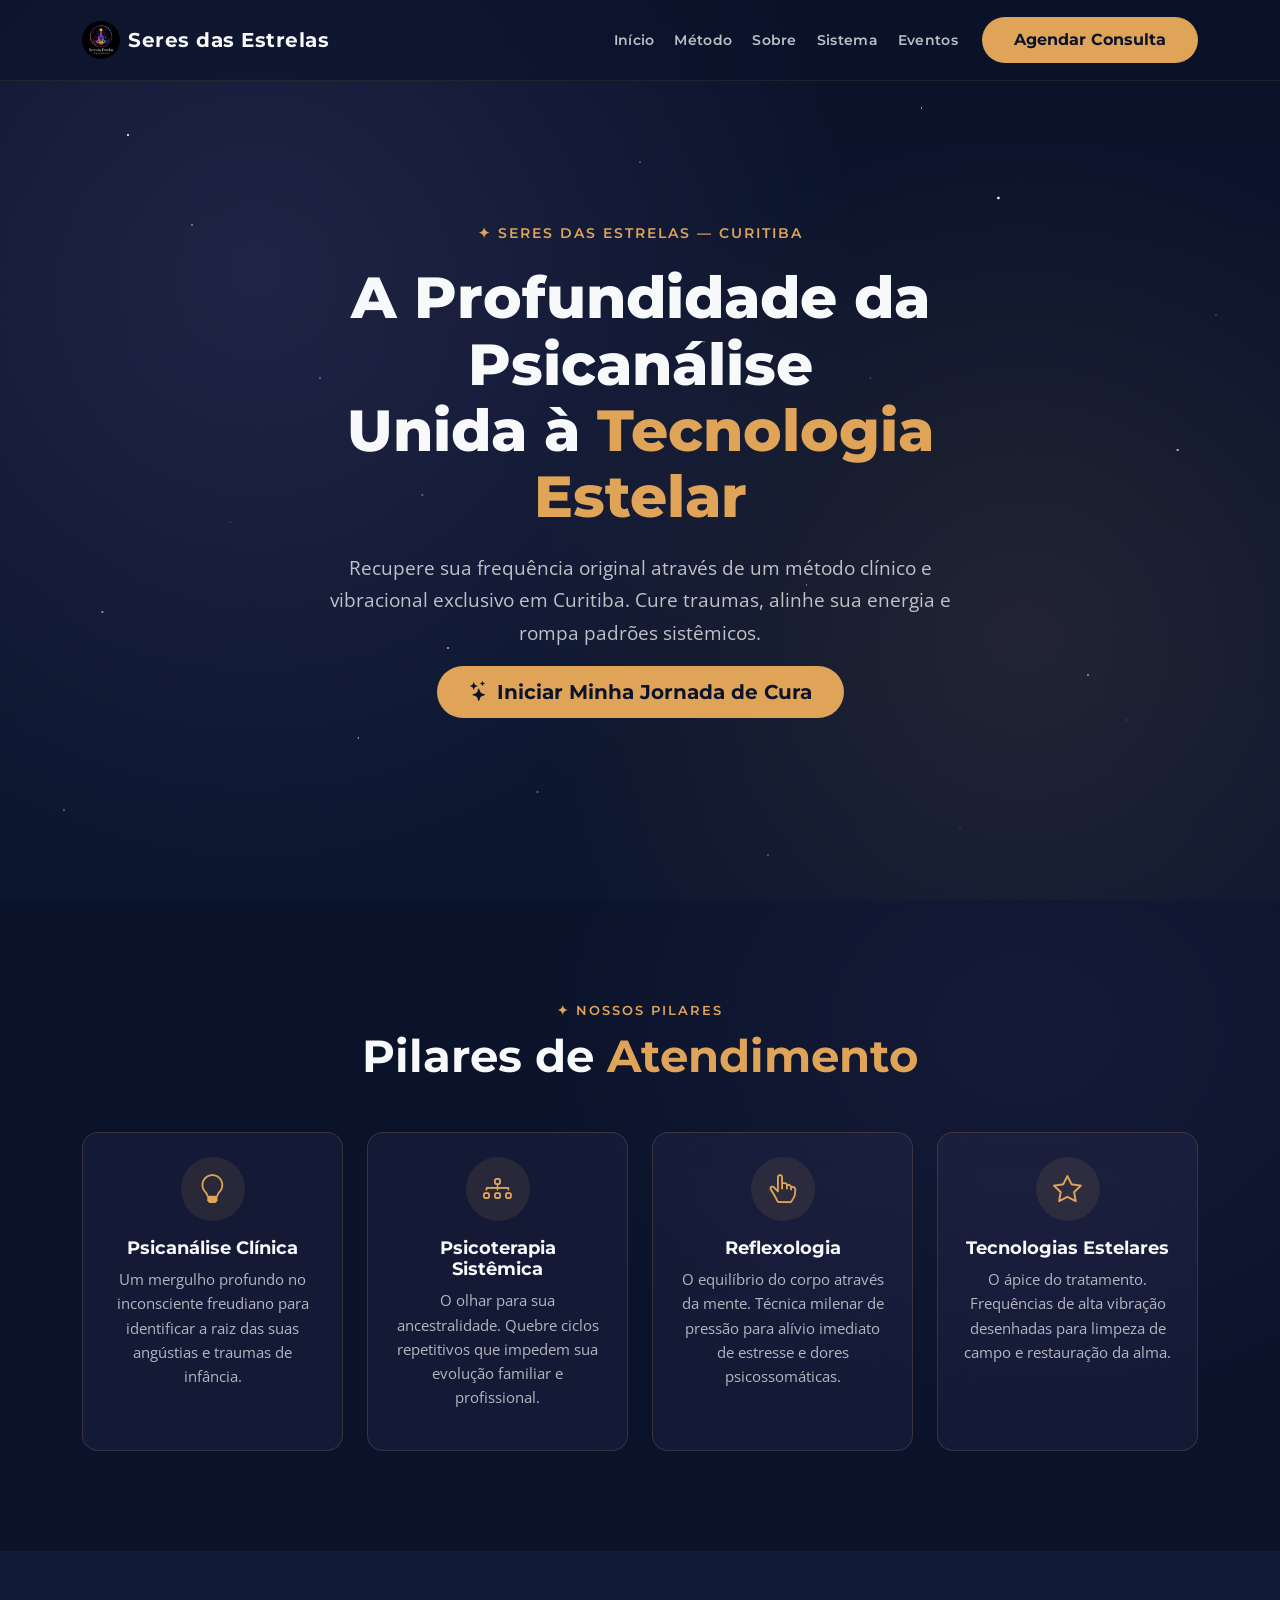
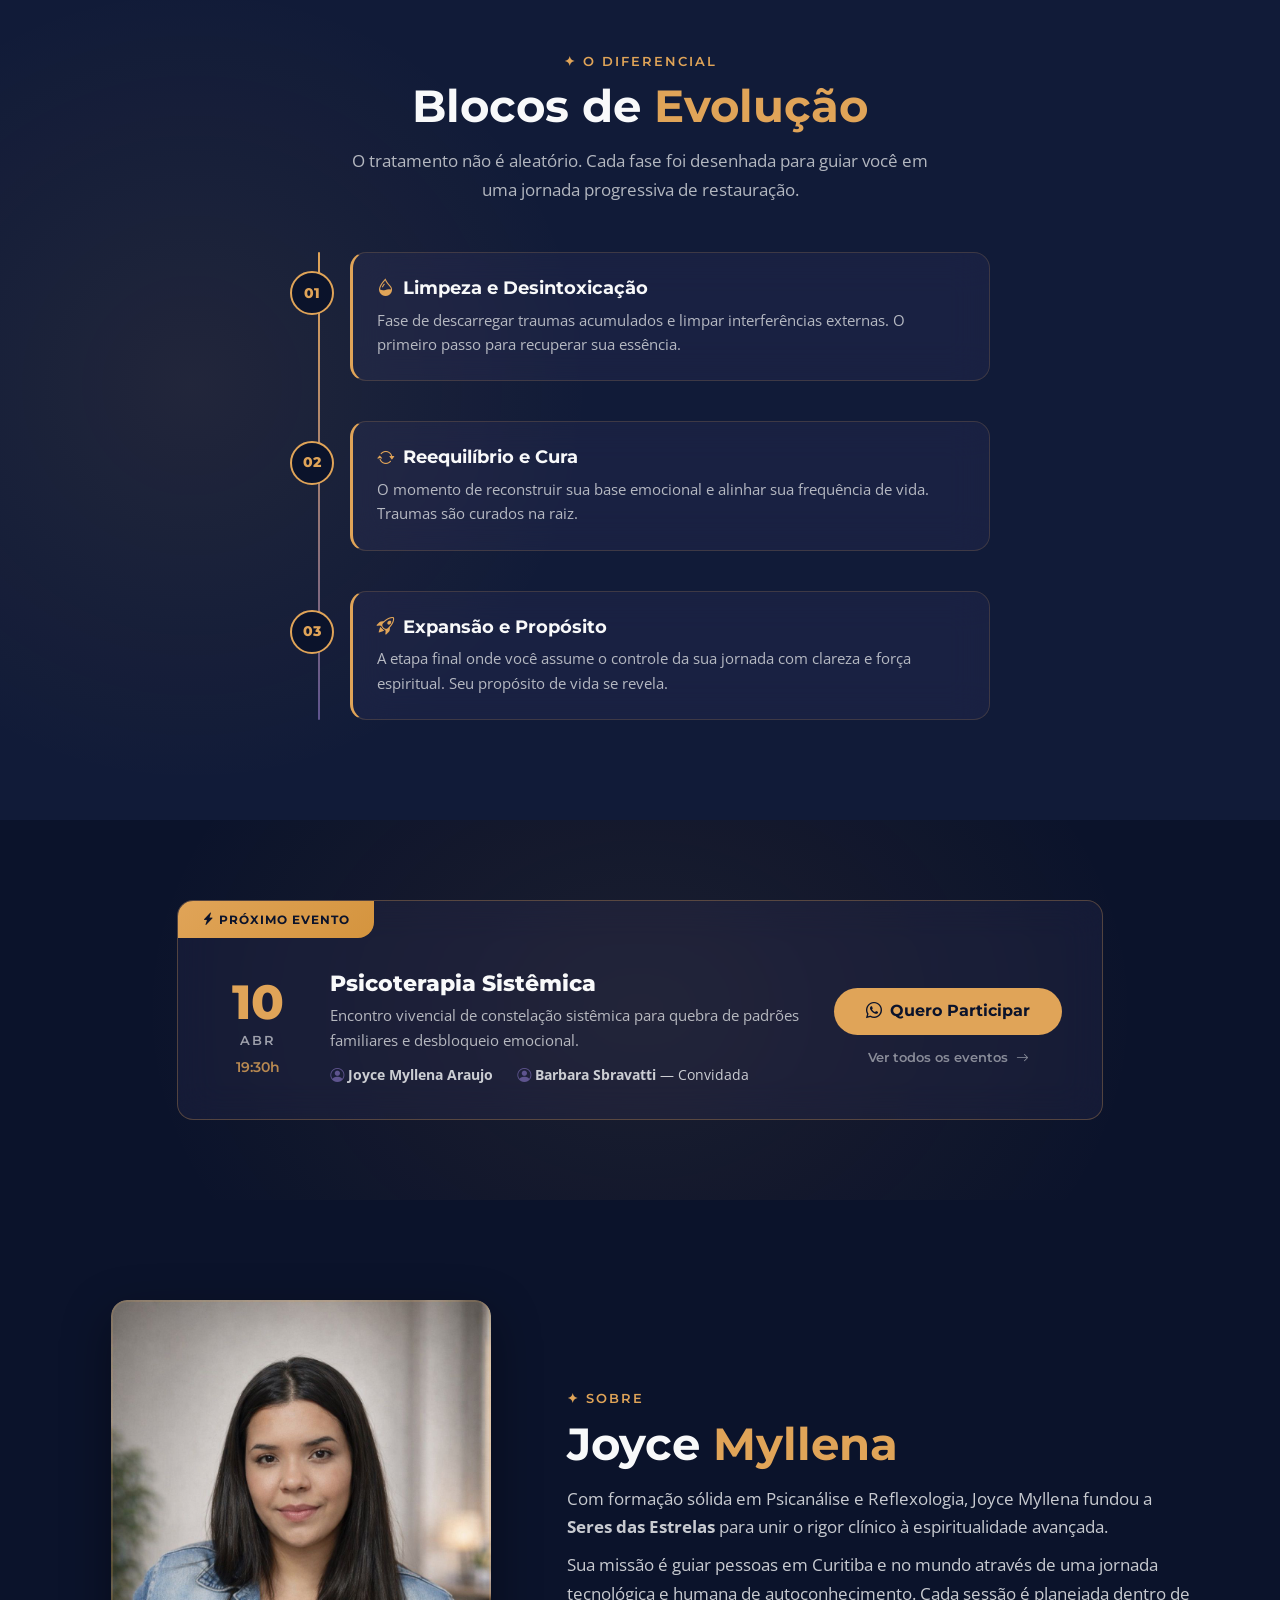
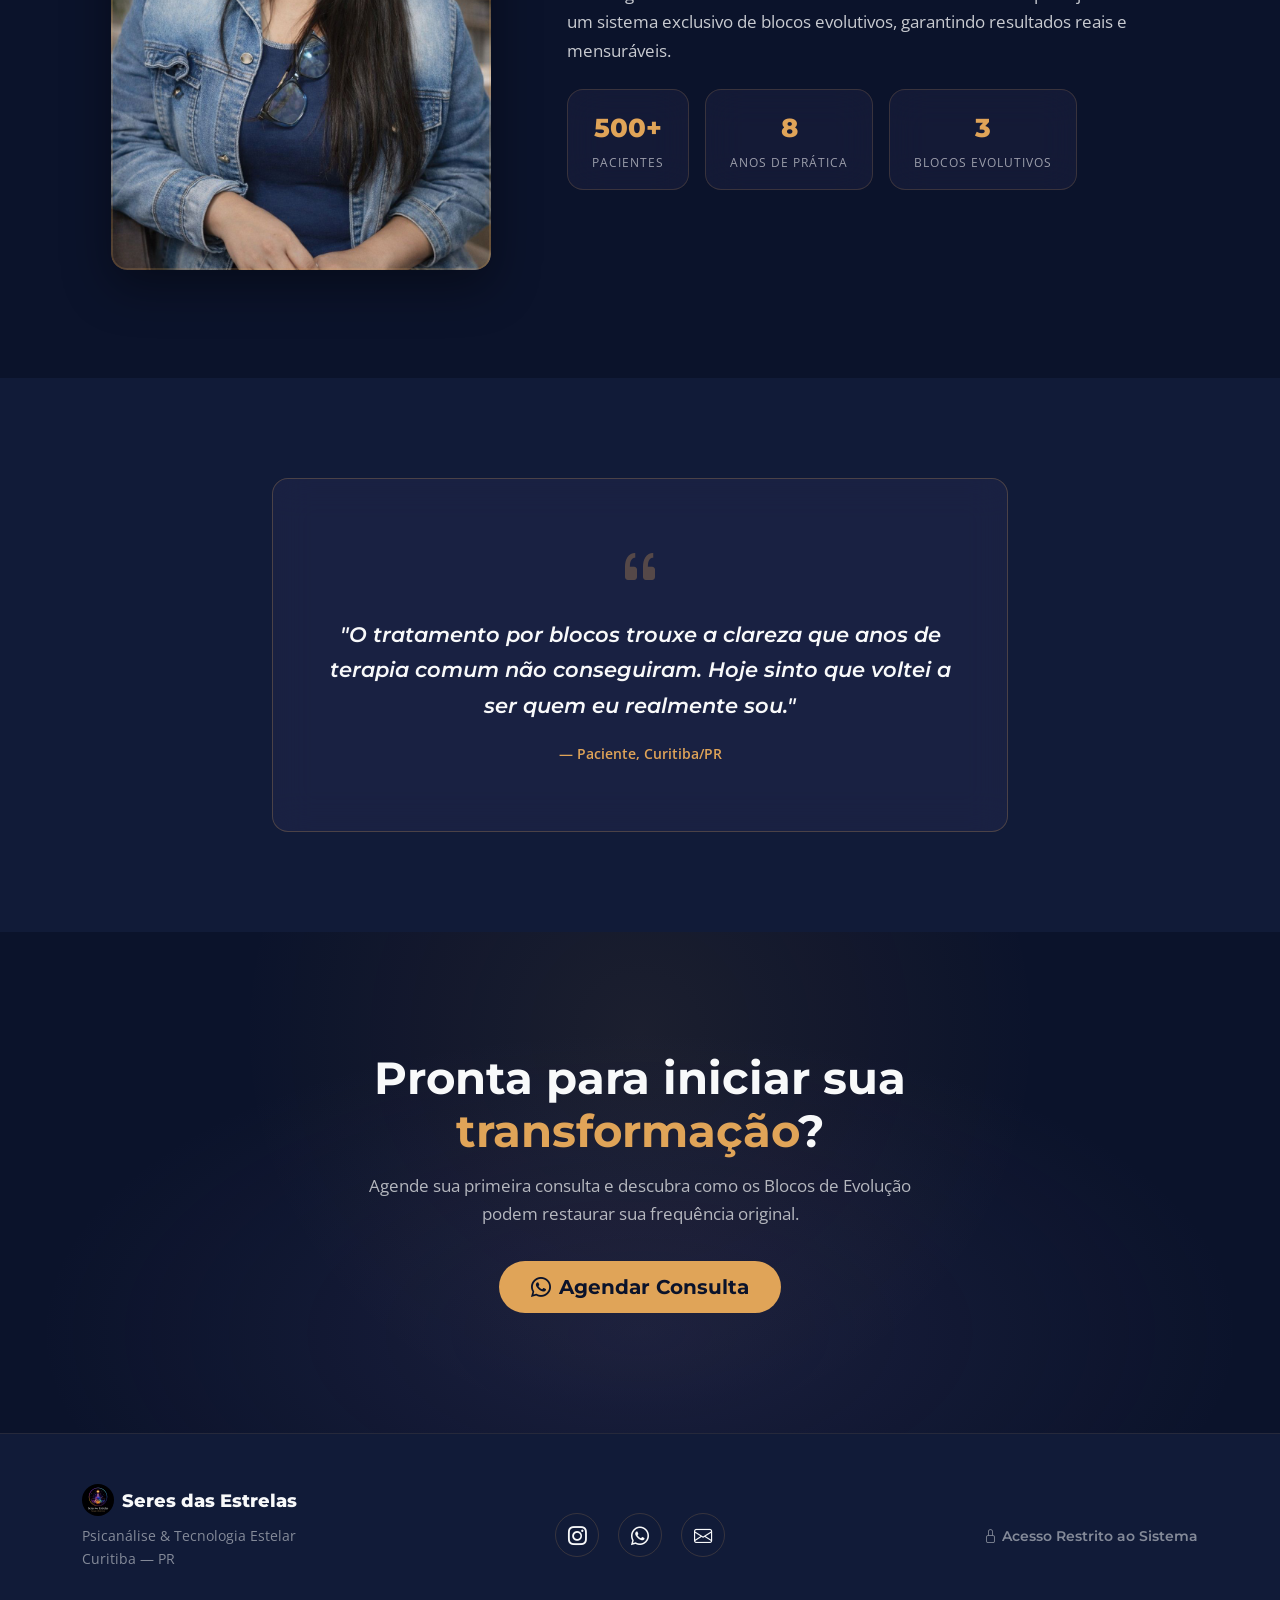
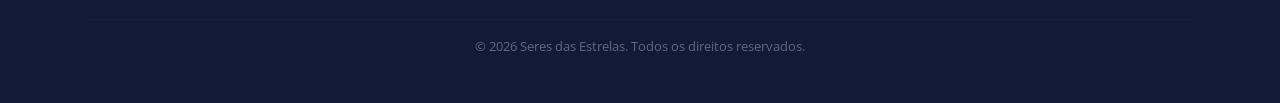
==== index.html @ 7dfa0b50 "feat: landing page Seres das Estrelas + pagina de eventos" ====
<!DOCTYPE html>
<html lang="pt-BR">
<head>
  <meta charset="UTF-8" />
  <meta name="viewport" content="width=device-width, initial-scale=1.0" />
  <title>Seres das Estrelas | Joyce Myllena — Psicanálise &amp; Tecnologia Estelar</title>
  <meta name="description" content="Recupere sua frequência original através de um método clínico e vibracional exclusivo em Curitiba. Cure traumas, alinhe sua energia e rompa padrões sistêmicos." />

  <!-- Google Fonts -->
  <link rel="preconnect" href="https://fonts.googleapis.com" />
  <link rel="preconnect" href="https://fonts.gstatic.com" crossorigin />
  <link href="https://fonts.googleapis.com/css2?family=Montserrat:wght@400;600;700;800&family=Open+Sans:wght@400;600&display=swap" rel="stylesheet" />

  <!-- Bootstrap 5 CSS -->
  <link href="https://cdn.jsdelivr.net/npm/bootstrap@5.3.3/dist/css/bootstrap.min.css" rel="stylesheet" />

  <!-- Bootstrap Icons -->
  <link href="https://cdn.jsdelivr.net/npm/bootstrap-icons@1.11.3/font/bootstrap-icons.min.css" rel="stylesheet" />

  <!-- Custom CSS -->
  <link rel="stylesheet" href="style.css" />
</head>
<body>

  <!-- ========== NAVBAR ========== -->
  <nav class="navbar navbar-expand-lg navbar-dark fixed-top glass-nav" id="mainNav">
    <div class="container">
      <a class="navbar-brand fw-bold d-flex align-items-center" href="#">
        <img src="logo.jpeg" alt="Seres das Estrelas" class="navbar-logo me-2" /> Seres das Estrelas
      </a>
      <button class="navbar-toggler border-0" type="button" data-bs-toggle="collapse" data-bs-target="#navbarNav" aria-controls="navbarNav" aria-expanded="false" aria-label="Abrir menu">
        <span class="navbar-toggler-icon"></span>
      </button>
      <div class="collapse navbar-collapse" id="navbarNav">
        <ul class="navbar-nav ms-auto me-3 align-items-center gap-lg-1">
          <li class="nav-item"><a class="nav-link" href="#inicio">Início</a></li>
          <li class="nav-item"><a class="nav-link" href="#pilares">Método</a></li>
          <li class="nav-item"><a class="nav-link" href="#sobre">Sobre</a></li>
          <li class="nav-item"><a class="nav-link" href="#sistema">Sistema</a></li>
          <li class="nav-item"><a class="nav-link" href="eventos.html">Eventos</a></li>
        </ul>
        <a href="#agendar" class="btn btn-gold">Agendar Consulta</a>
      </div>
    </div>
  </nav>

  <!-- ========== HERO SECTION ========== -->
  <header class="hero-section d-flex align-items-center" id="inicio">
    <!-- Star background layer -->
    <div class="stars-bg" aria-hidden="true"></div>
    <div class="stars-bg stars-bg--layer2" aria-hidden="true"></div>

    <div class="container position-relative z-1">
      <div class="row justify-content-center text-center">
        <div class="col-lg-9 col-xl-8">
          <p class="hero-tag fade-in">✦ Seres das Estrelas — Curitiba</p>
          <h1 class="hero-title fade-in">A Profundidade da Psicanálise<br class="d-none d-md-block" /> Unida à <span class="text-gold">Tecnologia Estelar</span></h1>
          <p class="hero-subtitle fade-in">Recupere sua frequência original através de um método clínico e vibracional exclusivo em Curitiba. Cure traumas, alinhe sua energia e rompa padrões sistêmicos.</p>
          <a href="#agendar" class="btn btn-gold btn-lg mt-3 fade-in">
            <i class="bi bi-stars me-2"></i>Iniciar Minha Jornada de Cura
          </a>
        </div>
      </div>
    </div>
  </header>

  <!-- ========== PILARES ========== -->
  <section class="section-pilares" id="pilares">
    <div class="container">
      <div class="text-center mb-5">
        <p class="section-tag fade-in">✦ Nossos Pilares</p>
        <h2 class="section-title fade-in">Pilares de <span class="text-gold">Atendimento</span></h2>
      </div>

      <div class="row g-3 g-lg-4">
        <!-- Card 1 -->
        <div class="col-6 col-lg-3 fade-in">
          <div class="glass-card h-100 text-center p-3 p-lg-4">
            <div class="card-icon"><i class="bi bi-lightbulb"></i></div>
            <h5 class="card-title-custom">Psicanálise Clínica</h5>
            <p class="card-text-custom">Um mergulho profundo no inconsciente freudiano para identificar a raiz das suas angústias e traumas de infância.</p>
          </div>
        </div>
        <!-- Card 2 -->
        <div class="col-6 col-lg-3 fade-in">
          <div class="glass-card h-100 text-center p-3 p-lg-4">
            <div class="card-icon"><i class="bi bi-diagram-3"></i></div>
            <h5 class="card-title-custom">Psicoterapia Sistêmica</h5>
            <p class="card-text-custom">O olhar para sua ancestralidade. Quebre ciclos repetitivos que impedem sua evolução familiar e profissional.</p>
          </div>
        </div>
        <!-- Card 3 -->
        <div class="col-6 col-lg-3 fade-in">
          <div class="glass-card h-100 text-center p-3 p-lg-4">
            <div class="card-icon"><i class="bi bi-hand-index-thumb"></i></div>
            <h5 class="card-title-custom">Reflexologia</h5>
            <p class="card-text-custom">O equilíbrio do corpo através da mente. Técnica milenar de pressão para alívio imediato de estresse e dores psicossomáticas.</p>
          </div>
        </div>
        <!-- Card 4 -->
        <div class="col-6 col-lg-3 fade-in">
          <div class="glass-card h-100 text-center p-3 p-lg-4">
            <div class="card-icon"><i class="bi bi-star"></i></div>
            <h5 class="card-title-custom">Tecnologias Estelares</h5>
            <p class="card-text-custom">O ápice do tratamento. Frequências de alta vibração desenhadas para limpeza de campo e restauração da alma.</p>
          </div>
        </div>
      </div>
    </div>
  </section>

  <!-- ========== MÉTODO DOS BLOCOS ========== -->
  <section class="section-blocos" id="sistema">
    <div class="container">
      <div class="text-center mb-5">
        <p class="section-tag fade-in">✦ O Diferencial</p>
        <h2 class="section-title fade-in">Blocos de <span class="text-gold">Evolução</span></h2>
        <p class="section-subtitle fade-in mx-auto">O tratamento não é aleatório. Cada fase foi desenhada para guiar você em uma jornada progressiva de restauração.</p>
      </div>

      <div class="timeline">
        <!-- Bloco 1 -->
        <div class="timeline-item fade-in">
          <div class="timeline-marker">01</div>
          <div class="glass-card timeline-card p-4">
            <h5 class="card-title-custom"><i class="bi bi-droplet-half me-2 text-gold"></i>Limpeza e Desintoxicação</h5>
            <p class="card-text-custom mb-0">Fase de descarregar traumas acumulados e limpar interferências externas. O primeiro passo para recuperar sua essência.</p>
          </div>
        </div>
        <!-- Bloco 2 -->
        <div class="timeline-item fade-in">
          <div class="timeline-marker">02</div>
          <div class="glass-card timeline-card p-4">
            <h5 class="card-title-custom"><i class="bi bi-arrow-repeat me-2 text-gold"></i>Reequilíbrio e Cura</h5>
            <p class="card-text-custom mb-0">O momento de reconstruir sua base emocional e alinhar sua frequência de vida. Traumas são curados na raiz.</p>
          </div>
        </div>
        <!-- Bloco 3 -->
        <div class="timeline-item fade-in">
          <div class="timeline-marker">03</div>
          <div class="glass-card timeline-card p-4">
            <h5 class="card-title-custom"><i class="bi bi-rocket-takeoff me-2 text-gold"></i>Expansão e Propósito</h5>
            <p class="card-text-custom mb-0">A etapa final onde você assume o controle da sua jornada com clareza e força espiritual. Seu propósito de vida se revela.</p>
          </div>
        </div>
      </div>
    </div>
  </section>

  <!-- ========== PRÓXIMO EVENTO (destaque) ========== -->
  <section class="section-evento-destaque">
    <div class="container">
      <div class="row justify-content-center">
        <div class="col-lg-10">
          <div class="glass-card evento-destaque-card fade-in">
            <div class="evento-destaque-badge">
              <i class="bi bi-lightning-charge-fill me-1"></i>Próximo Evento
            </div>
            <div class="evento-destaque-inner">
              <div class="evento-destaque-date">
                <span class="evento-dia">10</span>
                <span class="evento-mes-label">ABR</span>
                <span class="evento-horario-inline">19:30h</span>
              </div>
              <div class="evento-destaque-info">
                <h3 class="evento-destaque-titulo">Psicoterapia Sistêmica</h3>
                <p class="evento-destaque-desc">Encontro vivencial de constelação sistêmica para quebra de padrões familiares e desbloqueio emocional.</p>
                <div class="evento-destaque-speakers">
                  <span><i class="bi bi-person-circle me-1 text-violet"></i><strong>Joyce Myllena Araujo</strong></span>
                  <span><i class="bi bi-person-circle me-1 text-violet"></i><strong>Barbara Sbravatti</strong> — Convidada</span>
                </div>
              </div>
              <div class="evento-destaque-cta">
                <a href="https://wa.me/5541991285254?text=Ol%C3%A1!%20Gostaria%20de%20me%20inscrever%20no%20evento%20de%20Psicoterapia%20Sist%C3%AAmica%20do%20dia%2010%2F04." target="_blank" rel="noopener noreferrer" class="btn btn-gold">
                  <i class="bi bi-whatsapp me-2"></i>Quero Participar
                </a>
                <a href="eventos.html" class="evento-ver-todos">Ver todos os eventos <i class="bi bi-arrow-right ms-1"></i></a>
              </div>
            </div>
          </div>
        </div>
      </div>
    </div>
  </section>

  <!-- ========== SOBRE ========== -->
  <section class="section-sobre" id="sobre">
    <div class="container">
      <div class="row align-items-center g-5">
        <div class="col-lg-5 text-center fade-in">
          <div class="about-photo-wrapper">
            <img
              src="millena.jpeg"
              alt="Joyce Myllena — Terapeuta"
              class="about-photo img-fluid"
              loading="lazy"
            />
          </div>
        </div>
        <div class="col-lg-7 fade-in">
          <p class="section-tag">✦ Sobre</p>
          <h2 class="section-title">Joyce <span class="text-gold">Myllena</span></h2>
          <p class="about-text">Com formação sólida em Psicanálise e Reflexologia, Joyce Myllena fundou a <strong>Seres das Estrelas</strong> para unir o rigor clínico à espiritualidade avançada.</p>
          <p class="about-text">Sua missão é guiar pessoas em Curitiba e no mundo através de uma jornada tecnológica e humana de autoconhecimento. Cada sessão é planejada dentro de um sistema exclusivo de blocos evolutivos, garantindo resultados reais e mensuráveis.</p>
          <div class="d-flex gap-3 mt-4">
            <div class="stat-badge glass-card px-4 py-3 text-center">
              <span class="stat-number">500+</span>
              <span class="stat-label">Pacientes</span>
            </div>
            <div class="stat-badge glass-card px-4 py-3 text-center">
              <span class="stat-number">8</span>
              <span class="stat-label">Anos de Prática</span>
            </div>
            <div class="stat-badge glass-card px-4 py-3 text-center">
              <span class="stat-number">3</span>
              <span class="stat-label">Blocos Evolutivos</span>
            </div>
          </div>
        </div>
      </div>
    </div>
  </section>

  <!-- ========== PROVA SOCIAL ========== -->
  <section class="section-prova-social">
    <div class="container">
      <div class="row justify-content-center">
        <div class="col-lg-8 text-center fade-in">
          <div class="glass-card p-5 testimonial-card">
            <i class="bi bi-quote testimonial-icon"></i>
            <blockquote class="testimonial-text">
              "O tratamento por blocos trouxe a clareza que anos de terapia comum não conseguiram. Hoje sinto que voltei a ser quem eu realmente sou."
            </blockquote>
            <p class="testimonial-author">— Paciente, Curitiba/PR</p>
          </div>
        </div>
      </div>
    </div>
  </section>

  <!-- ========== CTA FINAL ========== -->
  <section class="section-cta" id="agendar">
    <div class="container text-center">
      <div class="row justify-content-center">
        <div class="col-lg-7 fade-in">
          <h2 class="section-title">Pronta para iniciar sua <span class="text-gold">transformação</span>?</h2>
          <p class="section-subtitle mx-auto">Agende sua primeira consulta e descubra como os Blocos de Evolução podem restaurar sua frequência original.</p>
          <a href="https://wa.me/5541991285254" target="_blank" rel="noopener noreferrer" class="btn btn-gold btn-lg mt-3">
            <i class="bi bi-whatsapp me-2"></i>Agendar Consulta
          </a>
        </div>
      </div>
    </div>
  </section>

  <!-- ========== FOOTER ========== -->
  <footer class="site-footer">
    <div class="container">
      <div class="row g-4 align-items-center">
        <div class="col-lg-4 text-center text-lg-start">
          <a class="footer-brand d-flex align-items-center justify-content-center justify-content-lg-start" href="#">
            <img src="logo.jpeg" alt="Seres das Estrelas" class="footer-logo me-2" /> Seres das Estrelas
          </a>
          <p class="footer-sub mt-2">Psicanálise &amp; Tecnologia Estelar<br />Curitiba — PR</p>
        </div>
        <div class="col-lg-4 text-center">
          <div class="footer-socials">
            <a href="https://instagram.com/" target="_blank" rel="noopener noreferrer" aria-label="Instagram"><i class="bi bi-instagram"></i></a>
            <a href="https://wa.me/5541991285254" target="_blank" rel="noopener noreferrer" aria-label="WhatsApp"><i class="bi bi-whatsapp"></i></a>
            <a href="mailto:contato@seresdasestrelas.com" aria-label="E-mail"><i class="bi bi-envelope"></i></a>
          </div>
        </div>
        <div class="col-lg-4 text-center text-lg-end">
          <a href="#" class="footer-system-link"><i class="bi bi-lock me-1"></i>Acesso Restrito ao Sistema</a>
        </div>
      </div>
      <hr class="footer-divider" />
      <p class="footer-copy text-center">&copy; 2026 Seres das Estrelas. Todos os direitos reservados.</p>
    </div>
  </footer>

  <!-- Bootstrap JS -->
  <script src="https://cdn.jsdelivr.net/npm/bootstrap@5.3.3/dist/js/bootstrap.bundle.min.js"></script>

  <!-- Scroll Animations & Navbar Shrink -->
  <script>
    document.addEventListener('DOMContentLoaded', () => {
      // Fade-in on scroll
      const faders = document.querySelectorAll('.fade-in');
      const observerOpts = { threshold: 0.15, rootMargin: '0px 0px -40px 0px' };
      const fadeObserver = new IntersectionObserver((entries, obs) => {
        entries.forEach(entry => {
          if (entry.isIntersecting) {
            entry.target.classList.add('visible');
            obs.unobserve(entry.target);
          }
        });
      }, observerOpts);
      faders.forEach(el => fadeObserver.observe(el));

      // Navbar shrink on scroll
      const nav = document.getElementById('mainNav');
      window.addEventListener('scroll', () => {
        nav.classList.toggle('scrolled', window.scrollY > 60);
      });

      // Close mobile menu on link click
      const navLinks = document.querySelectorAll('.navbar-nav .nav-link');
      const navCollapse = document.getElementById('navbarNav');
      navLinks.forEach(link => {
        link.addEventListener('click', () => {
          if (navCollapse.classList.contains('show')) {
            bootstrap.Collapse.getOrCreateInstance(navCollapse).hide();
          }
        });
      });

      // Smooth scroll for anchor links
      document.querySelectorAll('a[href^="#"]').forEach(anchor => {
        anchor.addEventListener('click', function (e) {
          const target = document.querySelector(this.getAttribute('href'));
          if (target) {
            e.preventDefault();
            target.scrollIntoView({ behavior: 'smooth', block: 'start' });
          }
        });
      });
    });
  </script>
</body>
</html>
---- style.css ----
/* =========================================================
   SERES DAS ESTRELAS — Custom Stylesheet
   Dark Mode  ·  Glassmorphism  ·  Stellar Theme
   ========================================================= */

/* ---------- Design Tokens ---------- */
:root {
  --navy:       #0B132B;
  --navy-light: #111b38;
  --gold:       #E0A458;
  --gold-hover: #c98d42;
  --violet:     #5E548E;
  --ice:        #F8F9FA;
  --glass-bg:   rgba(94, 84, 142, 0.12);
  --glass-border: rgba(224, 164, 88, 0.18);
  --radius:     16px;
  --transition: 0.35s cubic-bezier(0.4, 0, 0.2, 1);
}

/* ---------- Reset & Base ---------- */
*,
*::before,
*::after {
  margin: 0;
  padding: 0;
  box-sizing: border-box;
}

html {
  scroll-behavior: smooth;
  scroll-padding-top: 80px;
}

body {
  font-family: 'Open Sans', sans-serif;
  background-color: var(--navy);
  color: var(--ice);
  overflow-x: hidden;
  line-height: 1.7;
}

h1, h2, h3, h4, h5, h6 {
  font-family: 'Montserrat', sans-serif;
  font-weight: 700;
  color: var(--ice);
}

a { text-decoration: none; }

img { max-width: 100%; height: auto; }

/* ---------- Utility ---------- */
.text-gold { color: var(--gold) !important; }

/* ---------- Glassmorphism Card ---------- */
.glass-card {
  background: var(--glass-bg);
  border: 1px solid var(--glass-border);
  border-radius: var(--radius);
  backdrop-filter: blur(18px);
  -webkit-backdrop-filter: blur(18px);
  transition: transform var(--transition), box-shadow var(--transition);
}

.glass-card:hover {
  transform: translateY(-6px);
  box-shadow: 0 12px 40px rgba(224, 164, 88, 0.12);
}

/* ---------- Buttons ---------- */
.btn-gold {
  background: var(--gold);
  color: var(--navy);
  font-family: 'Montserrat', sans-serif;
  font-weight: 700;
  border: none;
  border-radius: 50px;
  padding: 0.7rem 2rem;
  transition: background var(--transition), transform var(--transition), box-shadow var(--transition);
}

.btn-gold:hover,
.btn-gold:focus-visible {
  background: var(--gold-hover);
  color: var(--navy);
  transform: translateY(-2px);
  box-shadow: 0 6px 24px rgba(224, 164, 88, 0.35);
}

/* ---------- NAVBAR ---------- */
.glass-nav {
  background: rgba(11, 19, 43, 0.6);
  backdrop-filter: blur(20px);
  -webkit-backdrop-filter: blur(20px);
  border-bottom: 1px solid rgba(224, 164, 88, 0.1);
  padding: 1rem 0;
  transition: padding var(--transition), background var(--transition);
}

.glass-nav.scrolled {
  padding: 0.5rem 0;
  background: rgba(11, 19, 43, 0.92);
}

.navbar-brand {
  font-family: 'Montserrat', sans-serif;
  font-weight: 800;
  font-size: 1.25rem;
  color: var(--ice) !important;
  letter-spacing: 0.5px;
}

.navbar-logo {
  height: 38px;
  width: auto;
  border-radius: 50%;
  object-fit: cover;
}

.footer-logo {
  height: 32px;
  width: auto;
  border-radius: 50%;
  object-fit: cover;
}

.nav-link {
  color: rgba(248, 249, 250, 0.75) !important;
  font-family: 'Montserrat', sans-serif;
  font-weight: 600;
  font-size: 0.9rem;
  letter-spacing: 0.3px;
  transition: color var(--transition);
}

.nav-link:hover,
.nav-link:focus {
  color: var(--gold) !important;
}

/* ---------- HERO ---------- */
.hero-section {
  position: relative;
  min-height: 100vh;
  padding: 140px 0 100px;
  background:
    radial-gradient(ellipse 600px 600px at 20% 30%, rgba(94, 84, 142, 0.25), transparent),
    radial-gradient(ellipse 500px 500px at 80% 70%, rgba(224, 164, 88, 0.10), transparent),
    linear-gradient(180deg, var(--navy) 0%, #0d1730 100%);
  overflow: hidden;
}

/* ---- Starfield CSS Effect ---- */
.stars-bg {
  position: absolute;
  inset: 0;
  width: 100%;
  height: 100%;
  pointer-events: none;
  background-image:
    radial-gradient(1.5px 1.5px at  10%  15%, rgba(248,249,250,0.8) 50%, transparent 100%),
    radial-gradient(1px   1px   at  25%  42%, rgba(248,249,250,0.5) 50%, transparent 100%),
    radial-gradient(1.2px 1.2px at  47%  8%,  rgba(224,164,88,0.7)  50%, transparent 100%),
    radial-gradient(1px   1px   at  63%  65%, rgba(248,249,250,0.4) 50%, transparent 100%),
    radial-gradient(1.8px 1.8px at  78%  22%, rgba(248,249,250,0.9) 50%, transparent 100%),
    radial-gradient(1px   1px   at  88%  80%, rgba(94,84,142,0.6)   50%, transparent 100%),
    radial-gradient(1.3px 1.3px at  35%  72%, rgba(248,249,250,0.6) 50%, transparent 100%),
    radial-gradient(1px   1px   at  55%  38%, rgba(224,164,88,0.5)  50%, transparent 100%),
    radial-gradient(1.5px 1.5px at  92%  50%, rgba(248,249,250,0.7) 50%, transparent 100%),
    radial-gradient(1px   1px   at  5%   90%, rgba(248,249,250,0.5) 50%, transparent 100%),
    radial-gradient(1.2px 1.2px at  18%  58%, rgba(94,84,142,0.5)   50%, transparent 100%),
    radial-gradient(1px   1px   at  72%  12%, rgba(248,249,250,0.6) 50%, transparent 100%),
    radial-gradient(1.6px 1.6px at  42%  88%, rgba(224,164,88,0.4)  50%, transparent 100%),
    radial-gradient(1px   1px   at  60%  95%, rgba(248,249,250,0.4) 50%, transparent 100%);
  background-size: 100% 100%;
  animation: twinkle 6s ease-in-out infinite alternate;
}

.stars-bg--layer2 {
  background-image:
    radial-gradient(1px   1px   at  15%  25%, rgba(248,249,250,0.6) 50%, transparent 100%),
    radial-gradient(1.4px 1.4px at  33%  55%, rgba(224,164,88,0.5)  50%, transparent 100%),
    radial-gradient(1px   1px   at  50%  18%, rgba(248,249,250,0.4) 50%, transparent 100%),
    radial-gradient(1.3px 1.3px at  68%  42%, rgba(94,84,142,0.6)   50%, transparent 100%),
    radial-gradient(1px   1px   at  85%  75%, rgba(248,249,250,0.7) 50%, transparent 100%),
    radial-gradient(1.5px 1.5px at  8%   68%, rgba(248,249,250,0.5) 50%, transparent 100%),
    radial-gradient(1px   1px   at  95%  35%, rgba(224,164,88,0.4)  50%, transparent 100%),
    radial-gradient(1.2px 1.2px at  28%  82%, rgba(248,249,250,0.5) 50%, transparent 100%),
    radial-gradient(1px   1px   at  75%  92%, rgba(94,84,142,0.4)   50%, transparent 100%),
    radial-gradient(1.1px 1.1px at  45%  48%, rgba(248,249,250,0.3) 50%, transparent 100%);
  animation: twinkle 8s ease-in-out infinite alternate-reverse;
}

@keyframes twinkle {
  0%   { opacity: 0.6; }
  100% { opacity: 1; }
}

.z-1 { position: relative; z-index: 1; }

.hero-tag {
  font-family: 'Montserrat', sans-serif;
  font-weight: 600;
  font-size: 0.85rem;
  letter-spacing: 2px;
  text-transform: uppercase;
  color: var(--gold);
  margin-bottom: 1.2rem;
}

.hero-title {
  font-size: clamp(2rem, 5vw, 3.6rem);
  font-weight: 800;
  line-height: 1.15;
  margin-bottom: 1.4rem;
}

.hero-subtitle {
  font-size: clamp(1rem, 2vw, 1.2rem);
  color: rgba(248, 249, 250, 0.75);
  max-width: 640px;
  margin: 0 auto;
}

/* ---------- SECTIONS COMMON ---------- */
.section-pilares,
.section-blocos,
.section-sobre,
.section-prova-social,
.section-cta {
  padding: 100px 0;
  position: relative;
}

.section-pilares {
  background:
    radial-gradient(ellipse 500px 400px at 80% 20%, rgba(94, 84, 142, 0.12), transparent),
    var(--navy);
}

.section-blocos {
  background:
    radial-gradient(ellipse 400px 400px at 15% 50%, rgba(224, 164, 88, 0.08), transparent),
    var(--navy-light);
}

.section-sobre {
  background: var(--navy);
}

.section-prova-social {
  background: var(--navy-light);
}

.section-cta {
  background:
    radial-gradient(ellipse 600px 300px at 50% 80%, rgba(94, 84, 142, 0.18), transparent),
    radial-gradient(ellipse 400px 400px at 50% 20%, rgba(224, 164, 88, 0.08), transparent),
    var(--navy);
  padding: 120px 0;
}

.section-tag {
  font-family: 'Montserrat', sans-serif;
  font-weight: 600;
  font-size: 0.8rem;
  letter-spacing: 2px;
  text-transform: uppercase;
  color: var(--gold);
  margin-bottom: 0.5rem;
}

.section-title {
  font-size: clamp(1.8rem, 4vw, 2.8rem);
  margin-bottom: 0.8rem;
}

.section-subtitle {
  color: rgba(248, 249, 250, 0.7);
  max-width: 580px;
  font-size: 1.05rem;
}

/* ---------- PILARES CARDS ---------- */
.card-icon {
  width: 64px;
  height: 64px;
  margin: 0 auto 1rem;
  display: flex;
  align-items: center;
  justify-content: center;
  font-size: 1.8rem;
  color: var(--gold);
  background: rgba(224, 164, 88, 0.10);
  border-radius: 50%;
}

.card-title-custom {
  font-size: 1.1rem;
  margin-bottom: 0.6rem;
  color: var(--ice);
}

.card-text-custom {
  font-size: 0.92rem;
  color: rgba(248, 249, 250, 0.7);
  line-height: 1.65;
}

/* ---------- TIMELINE / BLOCOS ---------- */
.timeline {
  position: relative;
  max-width: 700px;
  margin: 0 auto;
  padding-left: 60px;
}

.timeline::before {
  content: '';
  position: absolute;
  top: 0;
  bottom: 0;
  left: 28px;
  width: 2px;
  background: linear-gradient(180deg, var(--gold), var(--violet));
  border-radius: 2px;
}

.timeline-item {
  position: relative;
  margin-bottom: 2.5rem;
}

.timeline-item:last-child { margin-bottom: 0; }

.timeline-marker {
  position: absolute;
  left: -60px;
  top: 1.2rem;
  width: 44px;
  height: 44px;
  background: var(--navy);
  border: 2px solid var(--gold);
  border-radius: 50%;
  display: flex;
  align-items: center;
  justify-content: center;
  font-family: 'Montserrat', sans-serif;
  font-weight: 800;
  font-size: 0.85rem;
  color: var(--gold);
  z-index: 2;
}

.timeline-card { border-left: 3px solid var(--gold); }

/* ---------- SOBRE ---------- */
.about-photo-wrapper {
  position: relative;
  display: inline-block;
  border-radius: var(--radius);
  overflow: hidden;
  box-shadow: 0 16px 48px rgba(0, 0, 0, 0.4);
}

.about-photo-wrapper::after {
  content: '';
  position: absolute;
  inset: 0;
  border-radius: var(--radius);
  border: 2px solid var(--glass-border);
  pointer-events: none;
}

.about-photo {
  width: 100%;
  max-width: 380px;
  border-radius: var(--radius);
  object-fit: cover;
}

.about-text {
  font-size: 1.05rem;
  color: rgba(248, 249, 250, 0.8);
  margin-bottom: 0.6rem;
}

.stat-badge {
  display: flex;
  flex-direction: column;
  gap: 2px;
}

.stat-number {
  font-family: 'Montserrat', sans-serif;
  font-weight: 800;
  font-size: 1.6rem;
  color: var(--gold);
}

.stat-label {
  font-size: 0.78rem;
  color: rgba(248, 249, 250, 0.6);
  text-transform: uppercase;
  letter-spacing: 1px;
}

/* ---------- PROVA SOCIAL ---------- */
.testimonial-card {
  border: 1px solid rgba(224, 164, 88, 0.25);
  position: relative;
}

.testimonial-icon {
  font-size: 3rem;
  color: var(--gold);
  opacity: 0.3;
  display: block;
  margin-bottom: 0.5rem;
}

.testimonial-text {
  font-family: 'Montserrat', sans-serif;
  font-size: clamp(1.05rem, 2vw, 1.3rem);
  font-weight: 600;
  font-style: italic;
  color: var(--ice);
  line-height: 1.7;
  margin-bottom: 1.2rem;
}

.testimonial-author {
  font-size: 0.9rem;
  color: var(--gold);
  font-weight: 600;
}

/* ---------- FOOTER ---------- */
.site-footer {
  background: var(--navy-light);
  padding: 50px 0 30px;
  border-top: 1px solid rgba(224, 164, 88, 0.1);
}

.footer-brand {
  font-family: 'Montserrat', sans-serif;
  font-weight: 800;
  font-size: 1.15rem;
  color: var(--ice);
}

.footer-brand:hover { color: var(--gold); }

.footer-sub {
  font-size: 0.85rem;
  color: rgba(248, 249, 250, 0.5);
}

.footer-socials {
  display: flex;
  gap: 1.2rem;
  justify-content: center;
}

.footer-socials a {
  width: 44px;
  height: 44px;
  display: flex;
  align-items: center;
  justify-content: center;
  border-radius: 50%;
  border: 1px solid var(--glass-border);
  color: var(--ice);
  font-size: 1.15rem;
  transition: all var(--transition);
}

.footer-socials a:hover {
  background: var(--gold);
  color: var(--navy);
  border-color: var(--gold);
  transform: translateY(-3px);
}

.footer-system-link {
  font-family: 'Montserrat', sans-serif;
  font-size: 0.85rem;
  font-weight: 600;
  color: rgba(248, 249, 250, 0.5);
  transition: color var(--transition);
}

.footer-system-link:hover { color: var(--gold); }

.footer-divider {
  border-color: rgba(248, 249, 250, 0.08);
  margin: 2rem 0 1rem;
}

.footer-copy {
  font-size: 0.8rem;
  color: rgba(248, 249, 250, 0.35);
}

/* ---------- FADE-IN ANIMATION ---------- */
.fade-in {
  opacity: 0;
  transform: translateY(30px);
  transition: opacity 0.7s ease-out, transform 0.7s ease-out;
}

.fade-in.visible {
  opacity: 1;
  transform: translateY(0);
}

/* Stagger children */
.row > .fade-in:nth-child(2) { transition-delay: 0.1s; }
.row > .fade-in:nth-child(3) { transition-delay: 0.2s; }
.row > .fade-in:nth-child(4) { transition-delay: 0.3s; }

/* ---------- RESPONSIVE ---------- */

/* ---------- EVENTOS PAGE ---------- */
.eventos-hero {
  position: relative;
  padding: 140px 0 60px;
  background:
    radial-gradient(ellipse 600px 600px at 20% 30%, rgba(94, 84, 142, 0.25), transparent),
    radial-gradient(ellipse 500px 500px at 80% 70%, rgba(224, 164, 88, 0.10), transparent),
    linear-gradient(180deg, var(--navy) 0%, #0d1730 100%);
  overflow: hidden;
}

.section-eventos {
  padding: 80px 0;
  background: var(--navy);
}

.eventos-mes-badge {
  display: inline-block;
  font-family: 'Montserrat', sans-serif;
  font-weight: 700;
  font-size: 1rem;
  color: var(--gold);
  border: 1px solid var(--glass-border);
  border-radius: 50px;
  padding: 0.5rem 1.5rem;
  background: var(--glass-bg);
  backdrop-filter: blur(12px);
  -webkit-backdrop-filter: blur(12px);
}

.evento-card {
  display: flex;
  overflow: hidden;
}

.evento-date-strip {
  display: flex;
  flex-direction: column;
  align-items: center;
  justify-content: center;
  min-width: 80px;
  background: rgba(224, 164, 88, 0.12);
  border-right: 2px solid var(--gold);
  padding: 1.5rem 0.8rem;
}

.evento-dia {
  font-family: 'Montserrat', sans-serif;
  font-weight: 800;
  font-size: 2.2rem;
  color: var(--gold);
  line-height: 1;
}

.evento-mes-label {
  font-family: 'Montserrat', sans-serif;
  font-weight: 600;
  font-size: 0.75rem;
  letter-spacing: 2px;
  text-transform: uppercase;
  color: rgba(248, 249, 250, 0.6);
  margin-top: 4px;
}

.evento-body {
  padding: 1.5rem;
  flex: 1;
}

.evento-horario {
  font-family: 'Montserrat', sans-serif;
  font-weight: 600;
  font-size: 0.85rem;
  color: var(--gold);
  margin-bottom: 0.5rem;
}

.evento-titulo {
  font-family: 'Montserrat', sans-serif;
  font-weight: 800;
  font-size: 1.2rem;
  color: var(--ice);
  margin-bottom: 0.5rem;
}

.evento-descricao {
  font-size: 0.9rem;
  color: rgba(248, 249, 250, 0.7);
  line-height: 1.6;
  margin-bottom: 0.8rem;
}

.evento-speakers {
  display: flex;
  flex-direction: column;
  gap: 0.35rem;
}

.speaker {
  font-size: 0.85rem;
  color: rgba(248, 249, 250, 0.8);
}

.speaker i {
  color: var(--violet);
}

.evento-em-breve .evento-date-strip {
  background: rgba(94, 84, 142, 0.10);
  border-right-color: var(--violet);
}

.evento-em-breve .evento-dia {
  color: var(--violet);
}

.evento-breve-icon {
  font-size: 2.5rem;
  color: var(--violet);
  opacity: 0.5;
}

/* ---------- EVENTO DESTAQUE (index) ---------- */
.section-evento-destaque {
  padding: 80px 0;
  background:
    radial-gradient(ellipse 500px 400px at 50% 50%, rgba(224, 164, 88, 0.08), transparent),
    var(--navy);
}

.evento-destaque-card {
  position: relative;
  padding: 0;
  overflow: hidden;
  border: 1px solid rgba(224, 164, 88, 0.3);
}

.evento-destaque-card:hover {
  box-shadow: 0 16px 48px rgba(224, 164, 88, 0.15);
}

.evento-destaque-badge {
  background: linear-gradient(135deg, var(--gold), #d4943e);
  color: var(--navy);
  font-family: 'Montserrat', sans-serif;
  font-weight: 700;
  font-size: 0.78rem;
  letter-spacing: 1px;
  text-transform: uppercase;
  padding: 0.5rem 1.5rem;
  display: inline-block;
  border-radius: 0 0 var(--radius) 0;
}

.evento-destaque-inner {
  display: flex;
  align-items: center;
  gap: 2rem;
  padding: 2rem 2.5rem;
}

.evento-destaque-date {
  display: flex;
  flex-direction: column;
  align-items: center;
  min-width: 80px;
  flex-shrink: 0;
}

.evento-destaque-date .evento-dia {
  font-family: 'Montserrat', sans-serif;
  font-weight: 800;
  font-size: 3rem;
  color: var(--gold);
  line-height: 1;
}

.evento-destaque-date .evento-mes-label {
  font-family: 'Montserrat', sans-serif;
  font-weight: 600;
  font-size: 0.8rem;
  letter-spacing: 2px;
  color: rgba(248, 249, 250, 0.6);
}

.evento-horario-inline {
  font-family: 'Montserrat', sans-serif;
  font-weight: 600;
  font-size: 0.85rem;
  color: var(--gold);
  margin-top: 4px;
  opacity: 0.8;
}

.evento-destaque-info {
  flex: 1;
}

.evento-destaque-titulo {
  font-family: 'Montserrat', sans-serif;
  font-weight: 800;
  font-size: 1.4rem;
  color: var(--ice);
  margin-bottom: 0.4rem;
}

.evento-destaque-desc {
  font-size: 0.95rem;
  color: rgba(248, 249, 250, 0.7);
  line-height: 1.6;
  margin-bottom: 0.7rem;
}

.evento-destaque-speakers {
  display: flex;
  flex-wrap: wrap;
  gap: 0.6rem 1.5rem;
  font-size: 0.88rem;
  color: rgba(248, 249, 250, 0.8);
}

.text-violet { color: var(--violet) !important; }

.evento-destaque-cta {
  display: flex;
  flex-direction: column;
  align-items: center;
  gap: 0.8rem;
  flex-shrink: 0;
}

.evento-ver-todos {
  font-family: 'Montserrat', sans-serif;
  font-weight: 600;
  font-size: 0.8rem;
  color: rgba(248, 249, 250, 0.5);
  transition: color var(--transition);
}

.evento-ver-todos:hover {
  color: var(--gold);
}

/* ---------- RESPONSIVE ---------- */
@media (max-width: 991.98px) {
  .hero-section { padding: 120px 0 80px; }
  .section-pilares,
  .section-blocos,
  .section-sobre,
  .section-prova-social,
  .section-cta {
    padding: 60px 0;
  }
  .section-cta { padding: 70px 0; }
}

@media (max-width: 767.98px) {
  .hero-section { min-height: auto; padding: 100px 0 50px; }
  .hero-title { font-size: 1.7rem; }
  .hero-subtitle { font-size: 0.95rem; }
  .hero-tag { font-size: 0.75rem; margin-bottom: 0.8rem; }

  .section-pilares,
  .section-blocos,
  .section-sobre,
  .section-prova-social,
  .section-cta {
    padding: 50px 0;
  }

  .section-title { font-size: 1.5rem; margin-bottom: 0.5rem; }
  .section-subtitle { font-size: 0.92rem; }
  .section-tag { font-size: 0.72rem; }

  /* Cards pilares - mobile 2 colunas */
  .card-icon { width: 48px; height: 48px; font-size: 1.3rem; margin-bottom: 0.7rem; }
  .card-title-custom { font-size: 0.95rem; margin-bottom: 0.4rem; }
  .card-text-custom { font-size: 0.82rem; line-height: 1.5; }

  /* Timeline */
  .timeline { padding-left: 48px; }
  .timeline::before { left: 18px; }
  .timeline-marker { left: -48px; width: 36px; height: 36px; font-size: 0.72rem; }
  .timeline-item { margin-bottom: 1.5rem; }
  .timeline-card { padding: 1rem !important; }
  .timeline-card .card-title-custom { font-size: 0.92rem; }
  .timeline-card .card-text-custom { font-size: 0.82rem; }

  /* Sobre */
  .about-photo { max-width: 260px; }
  .about-text { font-size: 0.92rem; }

  /* Stats */
  .stat-badge { padding: 0.5rem 0.6rem !important; }
  .stat-number { font-size: 1.1rem; }
  .stat-label { font-size: 0.68rem; }

  /* Testimonial */
  .testimonial-card { padding: 1.5rem !important; }
  .testimonial-text { font-size: 0.95rem; line-height: 1.6; }
  .testimonial-icon { font-size: 2rem; }

  /* Navbar */
  .glass-nav .btn-gold {
    margin-top: 0.75rem;
    width: 100%;
    text-align: center;
  }

  .navbar-brand { font-size: 1.05rem; }
  .navbar-logo { height: 32px; }

  /* Glass card hover desativado no mobile */
  .glass-card:hover {
    transform: none;
    box-shadow: none;
  }

  /* Eventos page mobile */
  .eventos-hero { padding: 100px 0 40px; }
  .section-eventos { padding: 50px 0; }

  .evento-card { flex-direction: column; }
  .evento-date-strip {
    flex-direction: row;
    min-width: unset;
    border-right: none;
    border-bottom: 2px solid var(--gold);
    padding: 0.8rem 1.2rem;
    gap: 0.5rem;
  }
  .evento-em-breve .evento-date-strip {
    border-bottom-color: var(--violet);
  }
  .evento-dia { font-size: 1.6rem; }
  .evento-body { padding: 1.2rem; }
  .evento-titulo { font-size: 1.05rem; }
  .evento-descricao { font-size: 0.85rem; }
  .speaker { font-size: 0.8rem; }

  /* Evento destaque mobile */
  .section-evento-destaque { padding: 50px 0; }
  .evento-destaque-inner {
    flex-direction: column;
    padding: 1.5rem;
    gap: 1rem;
    text-align: center;
  }
  .evento-destaque-date { flex-direction: row; gap: 0.6rem; align-items: baseline; }
  .evento-destaque-date .evento-dia { font-size: 2rem; }
  .evento-destaque-titulo { font-size: 1.15rem; }
  .evento-destaque-desc { font-size: 0.88rem; }
  .evento-destaque-speakers { justify-content: center; font-size: 0.82rem; }
  .evento-destaque-cta .btn-gold { width: 100%; }
}

@media (max-width: 575.98px) {
  .hero-section { padding: 90px 0 40px; }
  .hero-title { font-size: 1.45rem; }
  .btn-gold.btn-lg { font-size: 0.9rem; padding: 0.6rem 1.5rem; }

  .d-flex.gap-3 { gap: 0.4rem !important; }
  .stat-badge { padding: 0.4rem 0.5rem !important; }
  .stat-number { font-size: 0.95rem; }
  .stat-label { font-size: 0.62rem; letter-spacing: 0.5px; }

  .card-text-custom { font-size: 0.78rem; }
  .card-title-custom { font-size: 0.88rem; }
  .card-icon { width: 42px; height: 42px; font-size: 1.1rem; }

  .section-pilares .mb-5 { margin-bottom: 1.5rem !important; }
  .section-blocos .mb-5 { margin-bottom: 1.5rem !important; }
}

/* ---------- SELECTION ---------- */
::selection {
  background: var(--gold);
  color: var(--navy);
}

/* ---------- SCROLLBAR ---------- */
::-webkit-scrollbar { width: 8px; }
::-webkit-scrollbar-track { background: var(--navy); }
::-webkit-scrollbar-thumb {
  background: var(--violet);
  border-radius: 4px;
}
::-webkit-scrollbar-thumb:hover { background: var(--gold); }
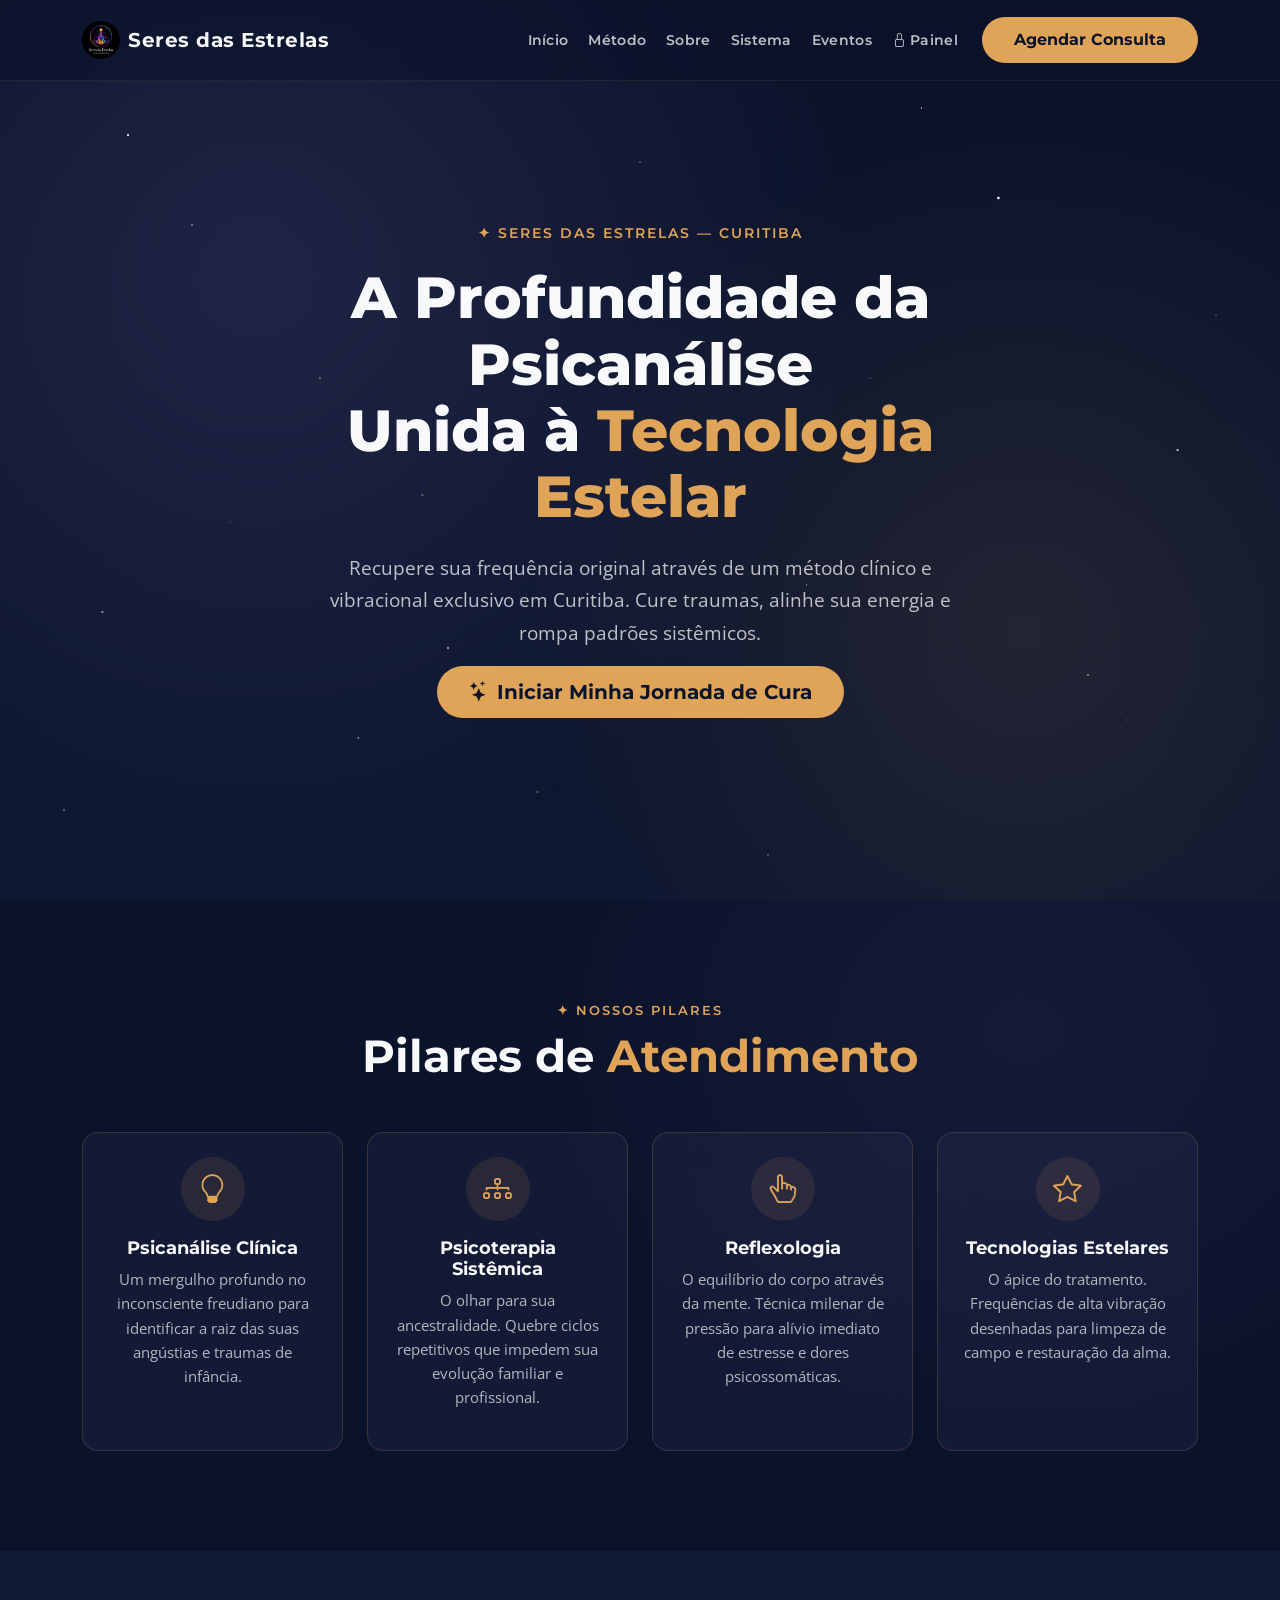
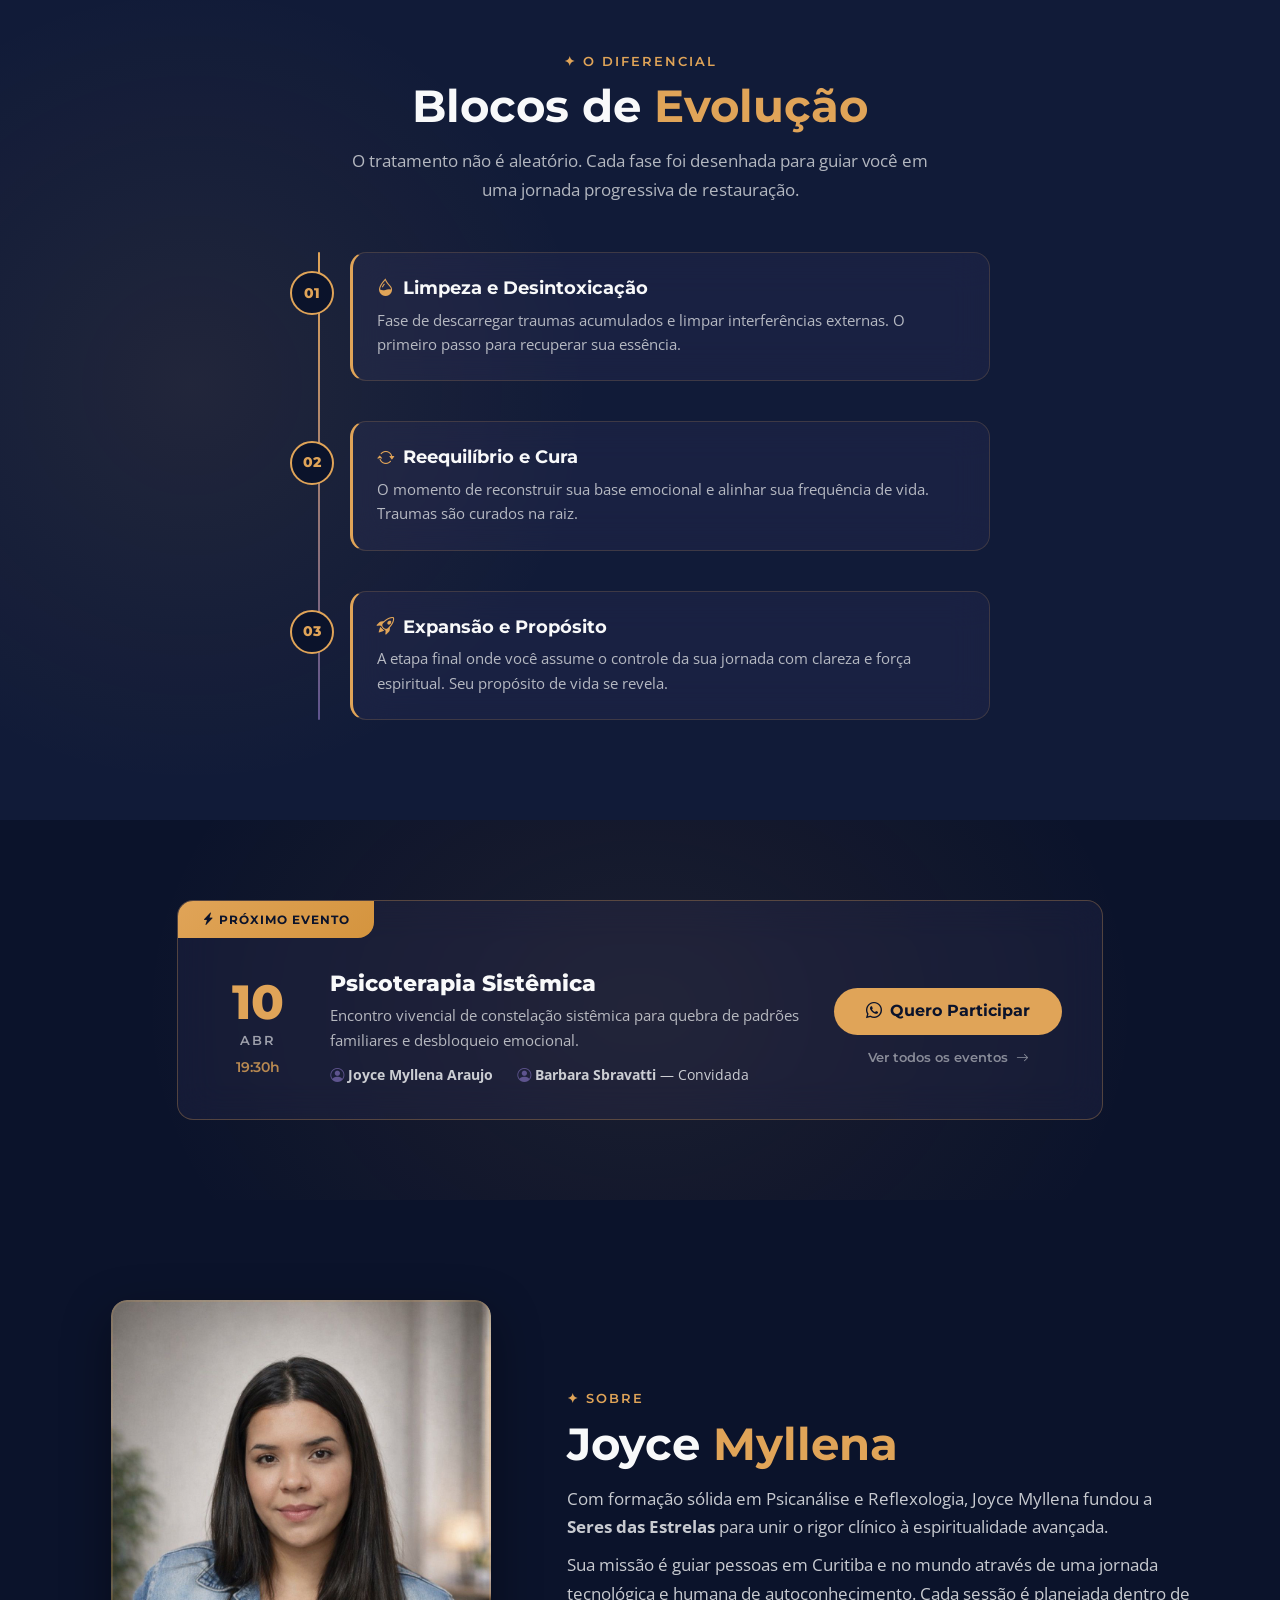
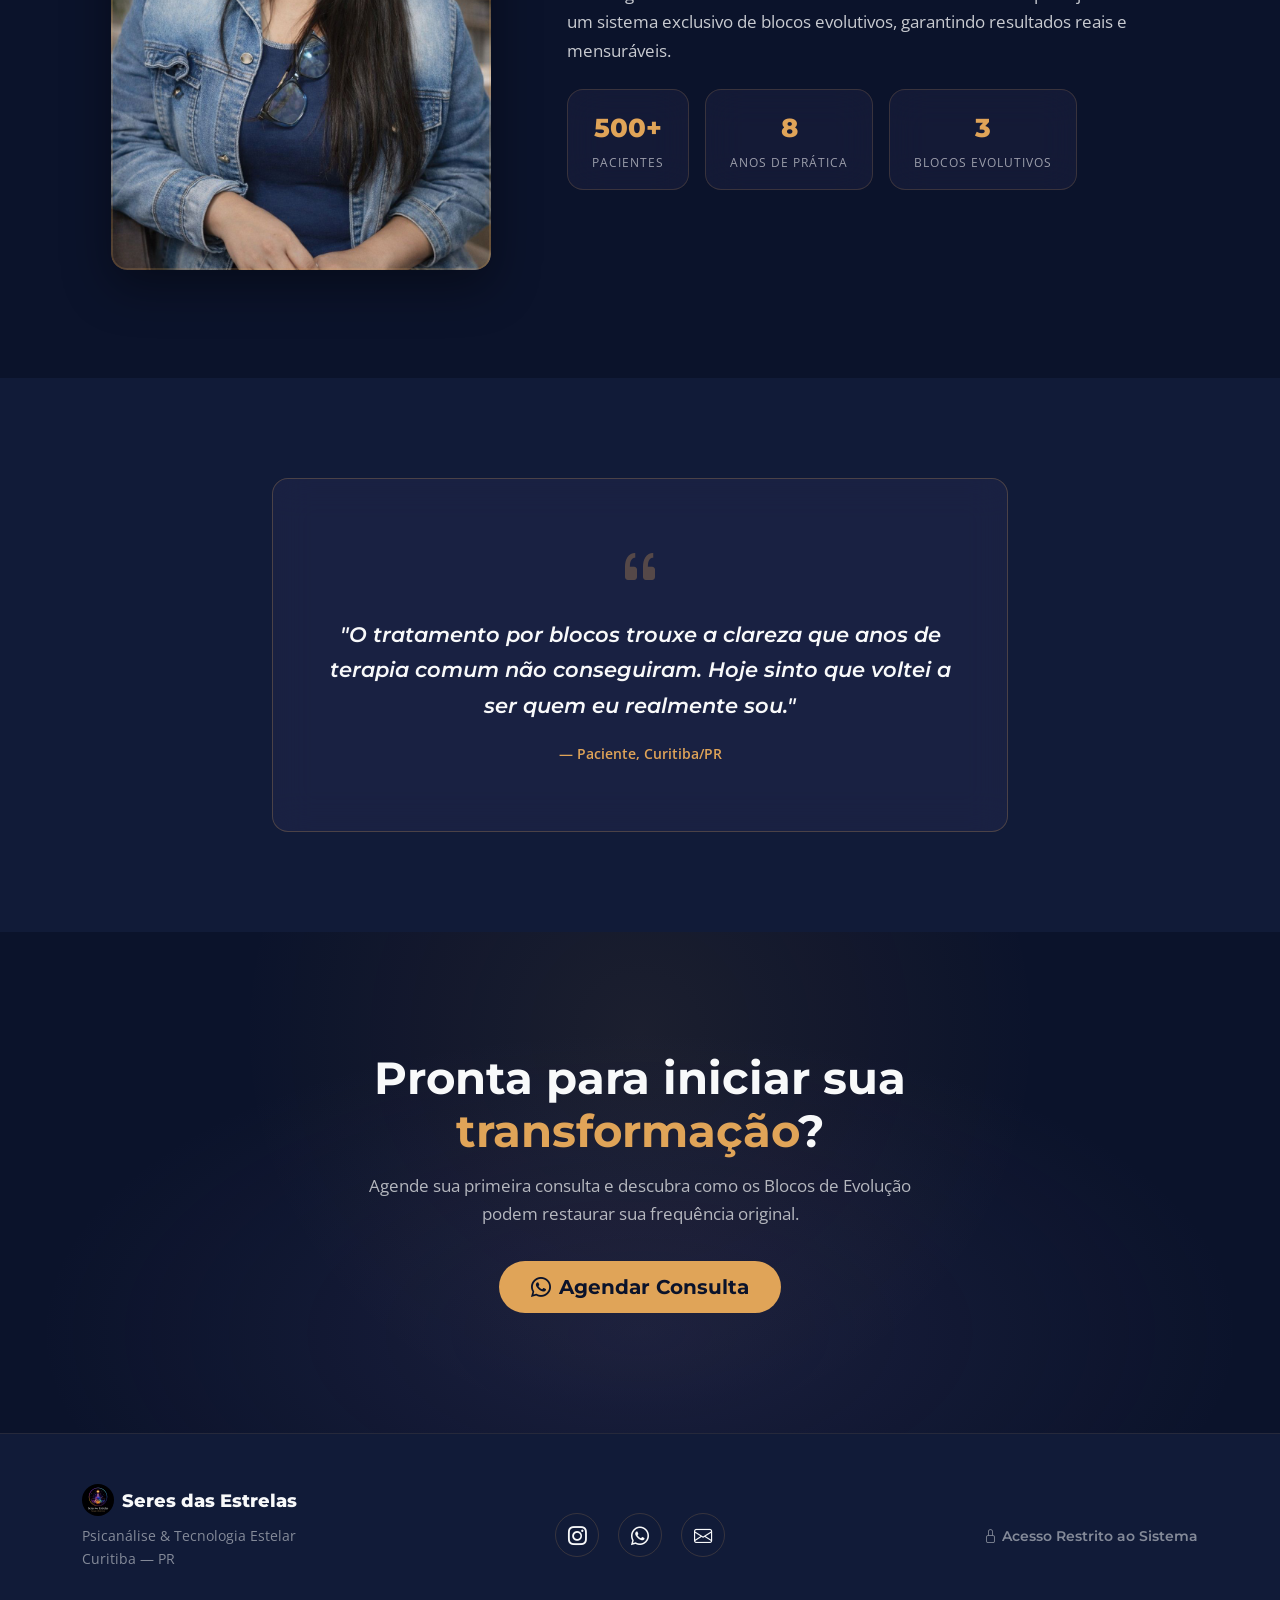
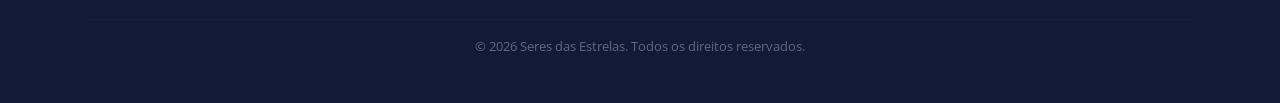
==== commit 0381f75b: "fix: adicionar link Painel no navbar da landing page" ====
--- a/index.html
+++ b/index.html
@@ -37,7 +37,8 @@
           <li class="nav-item"><a class="nav-link" href="#pilares">Método</a></li>
           <li class="nav-item"><a class="nav-link" href="#sobre">Sobre</a></li>
           <li class="nav-item"><a class="nav-link" href="#sistema">Sistema</a></li>
-          <li class="nav-item"><a class="nav-link" href="eventos.html">Eventos</a></li>
+          <li class="nav-item"><a class="nav-link" href="eventos.php">Eventos</a></li>
+          <li class="nav-item"><a class="nav-link" href="system/login.php"><i class="bi bi-lock me-1"></i>Painel</a></li>
         </ul>
         <a href="#agendar" class="btn btn-gold">Agendar Consulta</a>
       </div>
@@ -174,7 +175,7 @@
                 <a href="https://wa.me/5541991285254?text=Ol%C3%A1!%20Gostaria%20de%20me%20inscrever%20no%20evento%20de%20Psicoterapia%20Sist%C3%AAmica%20do%20dia%2010%2F04." target="_blank" rel="noopener noreferrer" class="btn btn-gold">
                   <i class="bi bi-whatsapp me-2"></i>Quero Participar
                 </a>
-                <a href="eventos.html" class="evento-ver-todos">Ver todos os eventos <i class="bi bi-arrow-right ms-1"></i></a>
+                <a href="eventos.php" class="evento-ver-todos">Ver todos os eventos <i class="bi bi-arrow-right ms-1"></i></a>
               </div>
             </div>
           </div>
@@ -271,7 +272,7 @@
           </div>
         </div>
         <div class="col-lg-4 text-center text-lg-end">
-          <a href="#" class="footer-system-link"><i class="bi bi-lock me-1"></i>Acesso Restrito ao Sistema</a>
+          <a href="system/login.php" class="footer-system-link"><i class="bi bi-lock me-1"></i>Acesso Restrito ao Sistema</a>
         </div>
       </div>
       <hr class="footer-divider" />
